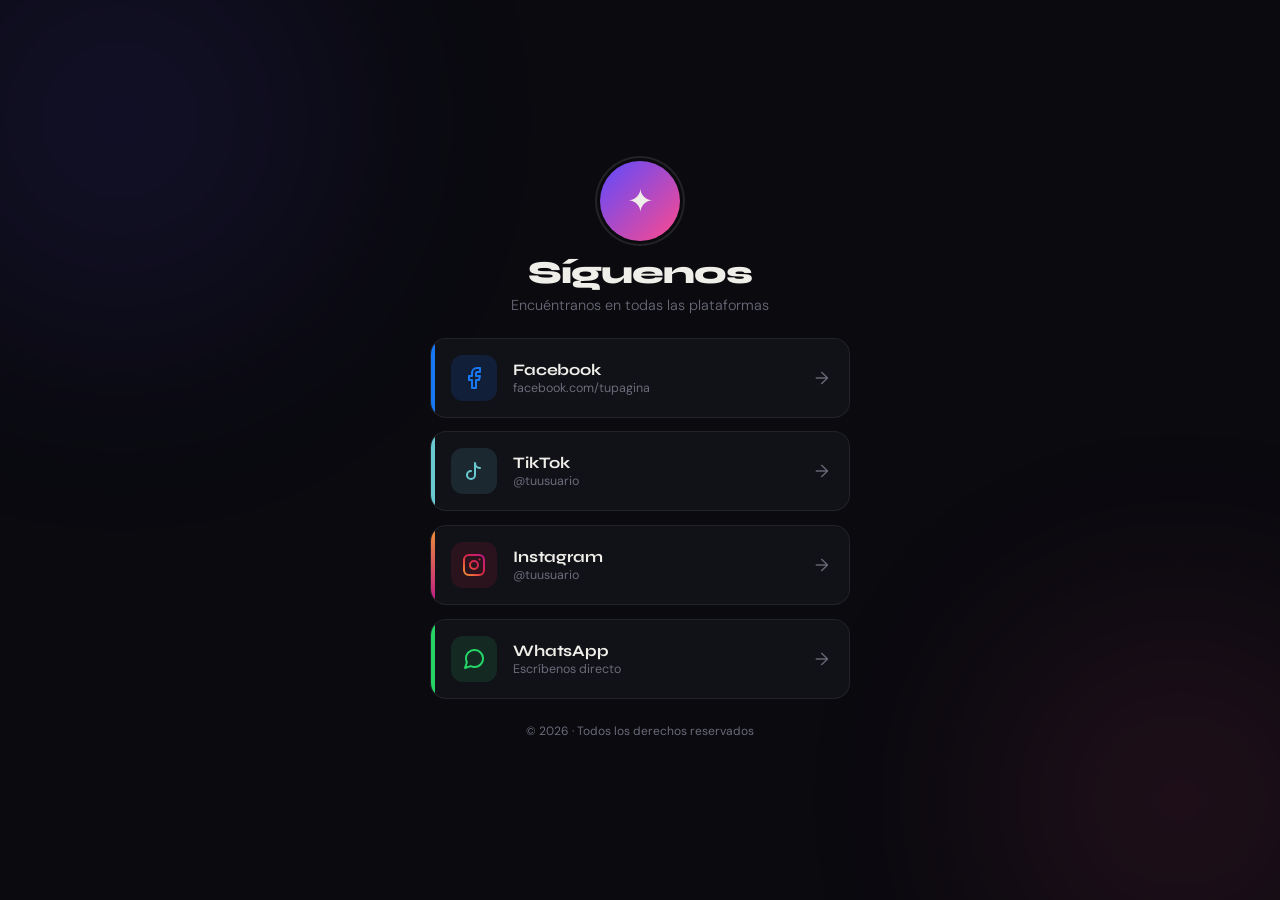
==== index.htm @ 785b0c14 "main" ====
<!DOCTYPE html>
<html lang="es">
<head>
  <meta charset="UTF-8" />
  <meta name="viewport" content="width=device-width, initial-scale=1.0"/>
  <title>Mis Redes Sociales</title>
  <link href="https://fonts.googleapis.com/css2?family=Syne:wght@700;800&family=DM+Sans:wght@300;400;500&display=swap" rel="stylesheet"/>
  <link rel="stylesheet" href="styles.css"/>
</head>
<body>

<div class="container">

  <div class="header">
    <div class="avatar">✦</div>
    <h1>Síguenos</h1>
    <p>Encuéntranos en todas las plataformas</p>
  </div>

  <div class="links">

    <a class="link-card fb" href="https://facebook.com" target="_blank" rel="noopener">
      <div class="icon-wrap">
        <svg viewBox="0 0 24 24" fill="none" xmlns="http://www.w3.org/2000/svg">
          <path d="M18 2h-3a5 5 0 0 0-5 5v3H7v4h3v8h4v-8h3l1-4h-4V7a1 1 0 0 1 1-1h3z" stroke="#1877F2" stroke-width="2" stroke-linecap="round" stroke-linejoin="round"/>
        </svg>
      </div>
      <div class="info">
        <div class="name">Facebook</div>
        <div class="handle">facebook.com/tupagina</div>
      </div>
      <span class="arrow">→</span>
    </a>

    <a class="link-card tt" href="https://tiktok.com" target="_blank" rel="noopener">
      <div class="icon-wrap">
        <svg viewBox="0 0 24 24" fill="none" xmlns="http://www.w3.org/2000/svg">
          <path d="M9 12a4 4 0 1 0 4 4V4a5 5 0 0 0 5 5" stroke="#69C9D0" stroke-width="2" stroke-linecap="round" stroke-linejoin="round"/>
        </svg>
      </div>
      <div class="info">
        <div class="name">TikTok</div>
        <div class="handle">@tuusuario</div>
      </div>
      <span class="arrow">→</span>
    </a>

    <a class="link-card ig" href="https://instagram.com" target="_blank" rel="noopener">
      <div class="icon-wrap">
        <svg viewBox="0 0 24 24" fill="none" xmlns="http://www.w3.org/2000/svg">
          <rect x="2" y="2" width="20" height="20" rx="5" ry="5" stroke="url(#ig-grad)" stroke-width="2"/>
          <circle cx="12" cy="12" r="4" stroke="url(#ig-grad)" stroke-width="2"/>
          <circle cx="17.5" cy="6.5" r="1" fill="#dc2743"/>
          <defs>
            <linearGradient id="ig-grad" x1="2" y1="22" x2="22" y2="2" gradientUnits="userSpaceOnUse">
              <stop stop-color="#f09433"/>
              <stop offset="0.5" stop-color="#dc2743"/>
              <stop offset="1" stop-color="#bc1888"/>
            </linearGradient>
          </defs>
        </svg>
      </div>
      <div class="info">
        <div class="name">Instagram</div>
        <div class="handle">@tuusuario</div>
      </div>
      <span class="arrow">→</span>
    </a>

    <a class="link-card wa" href="https://wa.me/1234567890" target="_blank" rel="noopener">
      <div class="icon-wrap">
        <svg viewBox="0 0 24 24" fill="none" xmlns="http://www.w3.org/2000/svg">
          <path d="M21 11.5a8.38 8.38 0 0 1-.9 3.8 8.5 8.5 0 0 1-7.6 4.7 8.38 8.38 0 0 1-3.8-.9L3 21l1.9-5.7a8.38 8.38 0 0 1-.9-3.8 8.5 8.5 0 0 1 4.7-7.6 8.38 8.38 0 0 1 3.8-.9h.5a8.48 8.48 0 0 1 8 8v.5z" stroke="#25D366" stroke-width="2" stroke-linecap="round" stroke-linejoin="round"/>
        </svg>
      </div>
      <div class="info">
        <div class="name">WhatsApp</div>
        <div class="handle">Escríbenos directo</div>
      </div>
      <span class="arrow">→</span>
    </a>

  </div>

  <p class="footer">© 2026 · Todos los derechos reservados</p>
</div>

<script src="script.js"></script>
</body>
</html>
---- styles.css ----
*, *::before, *::after { box-sizing: border-box; margin: 0; padding: 0; }

:root {
  --bg: #0a0a0f;
  --card: #111118;
  --border: rgba(255,255,255,0.07);
  --text: #f0eee8;
  --muted: #6b6b7a;
}

html, body { height: 100%; }

body {
  font-family: 'DM Sans', sans-serif;
  background: var(--bg);
  color: var(--text);
  display: flex;
  align-items: center;
  justify-content: center;
  min-height: 100vh;
  padding: 2rem 1rem;
  overflow-x: hidden;
}

body::before, body::after {
  content: '';
  position: fixed;
  border-radius: 50%;
  filter: blur(120px);
  opacity: 0.18;
  pointer-events: none;
  z-index: 0;
}
body::before {
  width: 600px; height: 600px;
  background: radial-gradient(circle, #5c4aff, transparent 70%);
  top: -180px; left: -180px;
}
body::after {
  width: 500px; height: 500px;
  background: radial-gradient(circle, #ff4a8d, transparent 70%);
  bottom: -150px; right: -150px;
}

.container {
  position: relative;
  z-index: 1;
  width: 100%;
  max-width: 420px;
  display: flex;
  flex-direction: column;
  align-items: center;
  gap: 1.5rem;
}

/* Header */
.header {
  text-align: center;
  animation: fadeUp 0.6s ease both;
}

.avatar {
  width: 80px; height: 80px;
  border-radius: 50%;
  background: linear-gradient(135deg, #5c4aff, #ff4a8d);
  display: flex; align-items: center; justify-content: center;
  font-size: 2rem;
  margin: 0 auto 1rem;
  box-shadow: 0 0 0 3px var(--bg), 0 0 0 5px rgba(255,255,255,0.1);
}

.header h1 {
  font-family: 'Syne', sans-serif;
  font-size: clamp(1.6rem, 5vw, 2rem);
  font-weight: 800;
  letter-spacing: -0.03em;
  line-height: 1;
}

.header p {
  margin-top: 0.4rem;
  font-size: 0.9rem;
  color: var(--muted);
  font-weight: 300;
}

/* Cards */
.links {
  width: 100%;
  display: flex;
  flex-direction: column;
  gap: 0.85rem;
}

.link-card {
  display: flex;
  align-items: center;
  gap: 1rem;
  padding: 1rem 1.25rem;
  border-radius: 16px;
  background: var(--card);
  border: 1px solid var(--border);
  text-decoration: none;
  color: var(--text);
  position: relative;
  overflow: hidden;
  transition: transform 0.22s cubic-bezier(.34,1.56,.64,1),
              box-shadow 0.22s ease,
              border-color 0.22s ease;
  animation: fadeUp 0.6s ease both;
}

.link-card:hover { transform: translateY(-3px) scale(1.015); }

.link-card::before {
  content: '';
  position: absolute;
  left: 0; top: 0; bottom: 0;
  width: 4px;
  border-radius: 4px 0 0 4px;
}

.link-card::after {
  content: '';
  position: absolute;
  inset: 0;
  background: linear-gradient(120deg, transparent 30%, rgba(255,255,255,0.04) 50%, transparent 70%);
  transform: translateX(-100%);
  transition: transform 0.5s ease;
}
.link-card:hover::after { transform: translateX(100%); }

/* Network colours */
.fb::before { background: #1877F2; }
.tt::before { background: #69C9D0; }
.ig::before { background: linear-gradient(to bottom, #f09433, #bc1888); }
.wa::before { background: #25D366; }

.fb:hover { box-shadow: 0 8px 32px rgba(24,119,242,0.25);  border-color: rgba(24,119,242,0.35); }
.tt:hover { box-shadow: 0 8px 32px rgba(105,201,208,0.22); border-color: rgba(105,201,208,0.3); }
.ig:hover { box-shadow: 0 8px 32px rgba(220,39,67,0.25);   border-color: rgba(220,39,67,0.35); }
.wa:hover { box-shadow: 0 8px 32px rgba(37,211,102,0.25);  border-color: rgba(37,211,102,0.35); }

/* Icons */
.icon-wrap {
  width: 46px; height: 46px;
  border-radius: 12px;
  display: flex; align-items: center; justify-content: center;
  flex-shrink: 0;
}
.fb .icon-wrap { background: rgba(24,119,242,0.15); }
.tt .icon-wrap { background: rgba(105,201,208,0.12); }
.ig .icon-wrap { background: rgba(220,39,67,0.12); }
.wa .icon-wrap { background: rgba(37,211,102,0.12); }

.icon-wrap svg {
  width: 24px; height: 24px;
  transition: transform 0.35s cubic-bezier(.34,1.56,.64,1);
}

.fb:hover .icon-wrap { animation: iconPulse 0.5s ease forwards; }
.tt:hover .icon-wrap { animation: iconPulse 0.5s ease forwards; }
.ig:hover .icon-wrap { animation: iconPulse 0.5s ease forwards; }
.wa:hover .icon-wrap { animation: iconPulse 0.5s ease forwards; }

.fb:hover .icon-wrap svg { transform: rotate(-10deg) scale(1.25); }
.tt:hover .icon-wrap svg { transform: rotate(12deg) scale(1.2); }
.ig:hover .icon-wrap svg { transform: scale(1.3) rotate(-6deg); }
.wa:hover .icon-wrap svg { transform: translateY(-4px) scale(1.2); }

.info { flex: 1; }
.info .name {
  font-family: 'Syne', sans-serif;
  font-weight: 700;
  font-size: 1rem;
  letter-spacing: -0.01em;
}
.info .handle {
  font-size: 0.78rem;
  color: var(--muted);
  margin-top: 1px;
}

.arrow {
  color: var(--muted);
  font-size: 1.1rem;
  transition: color 0.2s, transform 0.2s;
}
.link-card:hover .arrow { color: var(--text); transform: translateX(3px); }

/* Stagger */
.link-card:nth-child(1) { animation-delay: 0.15s; }
.link-card:nth-child(2) { animation-delay: 0.25s; }
.link-card:nth-child(3) { animation-delay: 0.35s; }
.link-card:nth-child(4) { animation-delay: 0.45s; }

/* Footer */
.footer {
  font-size: 0.75rem;
  color: var(--muted);
  animation: fadeUp 0.6s 0.55s ease both;
}

/* Partículas */
.particle {
  position: absolute;
  border-radius: 50%;
  pointer-events: none;
  opacity: 0;
  animation: floatUp 0.8s ease-out forwards;
}

/* Keyframes */
@keyframes iconPulse {
  0%   { transform: scale(1); }
  40%  { transform: scale(1.15); }
  70%  { transform: scale(0.95); }
  100% { transform: scale(1.05); }
}

@keyframes floatUp {
  0%   { opacity: 0.8; transform: translateY(0) scale(1); }
  100% { opacity: 0;   transform: translateY(-45px) scale(0.2); }
}

@keyframes ripple {
  to { transform: scale(2.5); opacity: 0; }
}

@keyframes fadeUp {
  from { opacity: 0; transform: translateY(18px); }
  to   { opacity: 1; transform: translateY(0); }
}

@media (max-width: 360px) {
  .link-card { padding: 0.85rem 1rem; }
  .icon-wrap  { width: 40px; height: 40px; border-radius: 10px; }
  .icon-wrap svg { width: 20px; height: 20px; }
}
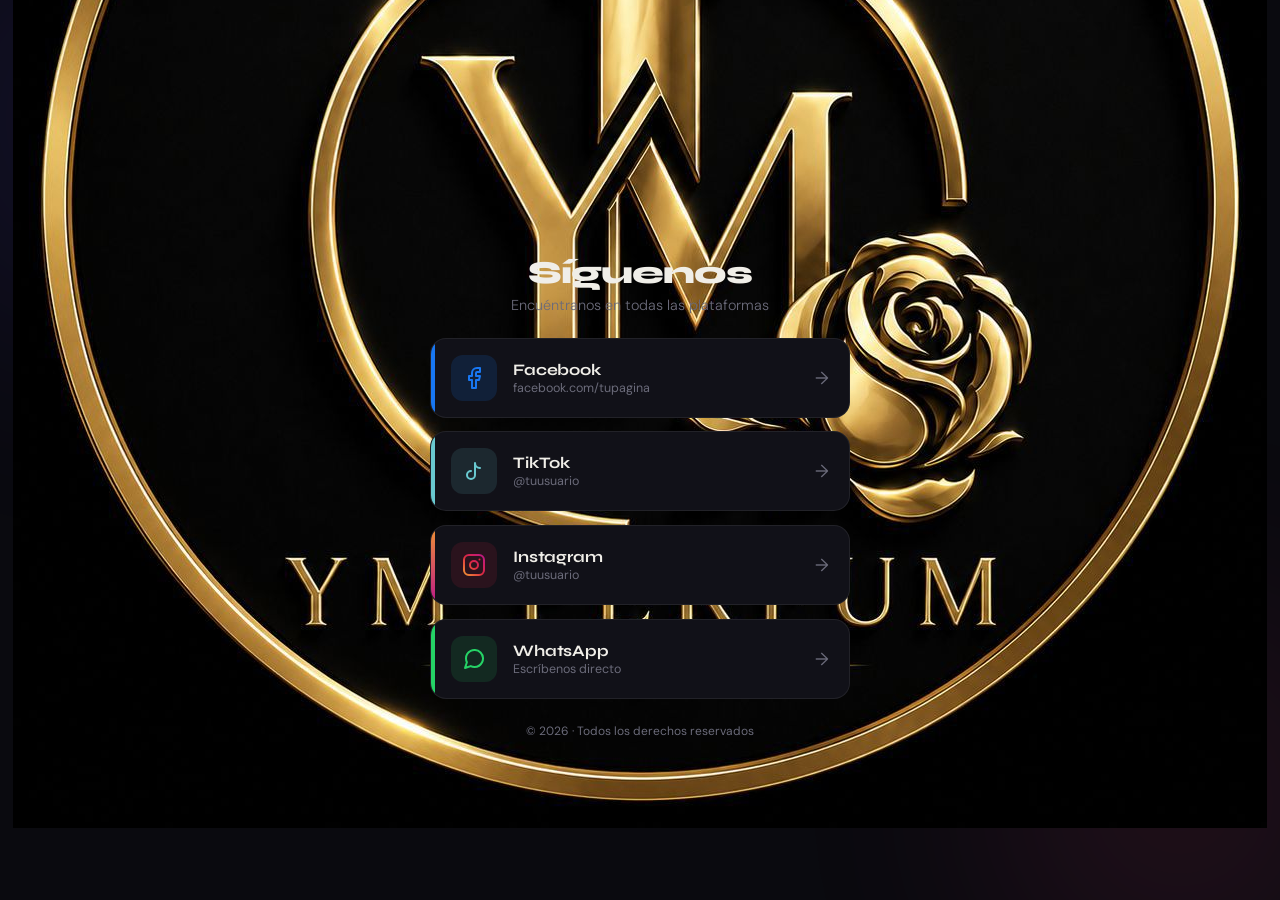
==== commit 3e100af9: "main" ====
--- a/index.htm
+++ b/index.htm
@@ -12,14 +12,14 @@
 <div class="container">
 
   <div class="header">
-    <div class="avatar">✦</div>
+    <div class="avatar"><img src="/logo.jpeg" alt=""></div>
     <h1>Síguenos</h1>
     <p>Encuéntranos en todas las plataformas</p>
   </div>
 
   <div class="links">
 
-    <a class="link-card fb" href="https://facebook.com" target="_blank" rel="noopener">
+    <a class="link-card fb" href="https://www.facebook.com/share/1LGXxk8zp4/" target="_blank" rel="noopener">
       <div class="icon-wrap">
         <svg viewBox="0 0 24 24" fill="none" xmlns="http://www.w3.org/2000/svg">
           <path d="M18 2h-3a5 5 0 0 0-5 5v3H7v4h3v8h4v-8h3l1-4h-4V7a1 1 0 0 1 1-1h3z" stroke="#1877F2" stroke-width="2" stroke-linecap="round" stroke-linejoin="round"/>
@@ -32,7 +32,7 @@
       <span class="arrow">→</span>
     </a>
 
-    <a class="link-card tt" href="https://tiktok.com" target="_blank" rel="noopener">
+    <a class="link-card tt" href="https://www.tiktok.com/@ym.perfum?_r=1&_t=ZS-96o0V1t37rh" target="_blank" rel="noopener">
       <div class="icon-wrap">
         <svg viewBox="0 0 24 24" fill="none" xmlns="http://www.w3.org/2000/svg">
           <path d="M9 12a4 4 0 1 0 4 4V4a5 5 0 0 0 5 5" stroke="#69C9D0" stroke-width="2" stroke-linecap="round" stroke-linejoin="round"/>
@@ -45,7 +45,7 @@
       <span class="arrow">→</span>
     </a>
 
-    <a class="link-card ig" href="https://instagram.com" target="_blank" rel="noopener">
+    <a class="link-card ig" href="https://www.instagram.com/ymperfum?igsh=dGJnbm0ydDlvbWtp" target="_blank" rel="noopener">
       <div class="icon-wrap">
         <svg viewBox="0 0 24 24" fill="none" xmlns="http://www.w3.org/2000/svg">
           <rect x="2" y="2" width="20" height="20" rx="5" ry="5" stroke="url(#ig-grad)" stroke-width="2"/>
@@ -67,7 +67,7 @@
       <span class="arrow">→</span>
     </a>
 
-    <a class="link-card wa" href="https://wa.me/1234567890" target="_blank" rel="noopener">
+    <a class="link-card wa" href="https://wa.link/1njkx0" target="_blank" rel="noopener">
       <div class="icon-wrap">
         <svg viewBox="0 0 24 24" fill="none" xmlns="http://www.w3.org/2000/svg">
           <path d="M21 11.5a8.38 8.38 0 0 1-.9 3.8 8.5 8.5 0 0 1-7.6 4.7 8.38 8.38 0 0 1-3.8-.9L3 21l1.9-5.7a8.38 8.38 0 0 1-.9-3.8 8.5 8.5 0 0 1 4.7-7.6 8.38 8.38 0 0 1 3.8-.9h.5a8.48 8.48 0 0 1 8 8v.5z" stroke="#25D366" stroke-width="2" stroke-linecap="round" stroke-linejoin="round"/>
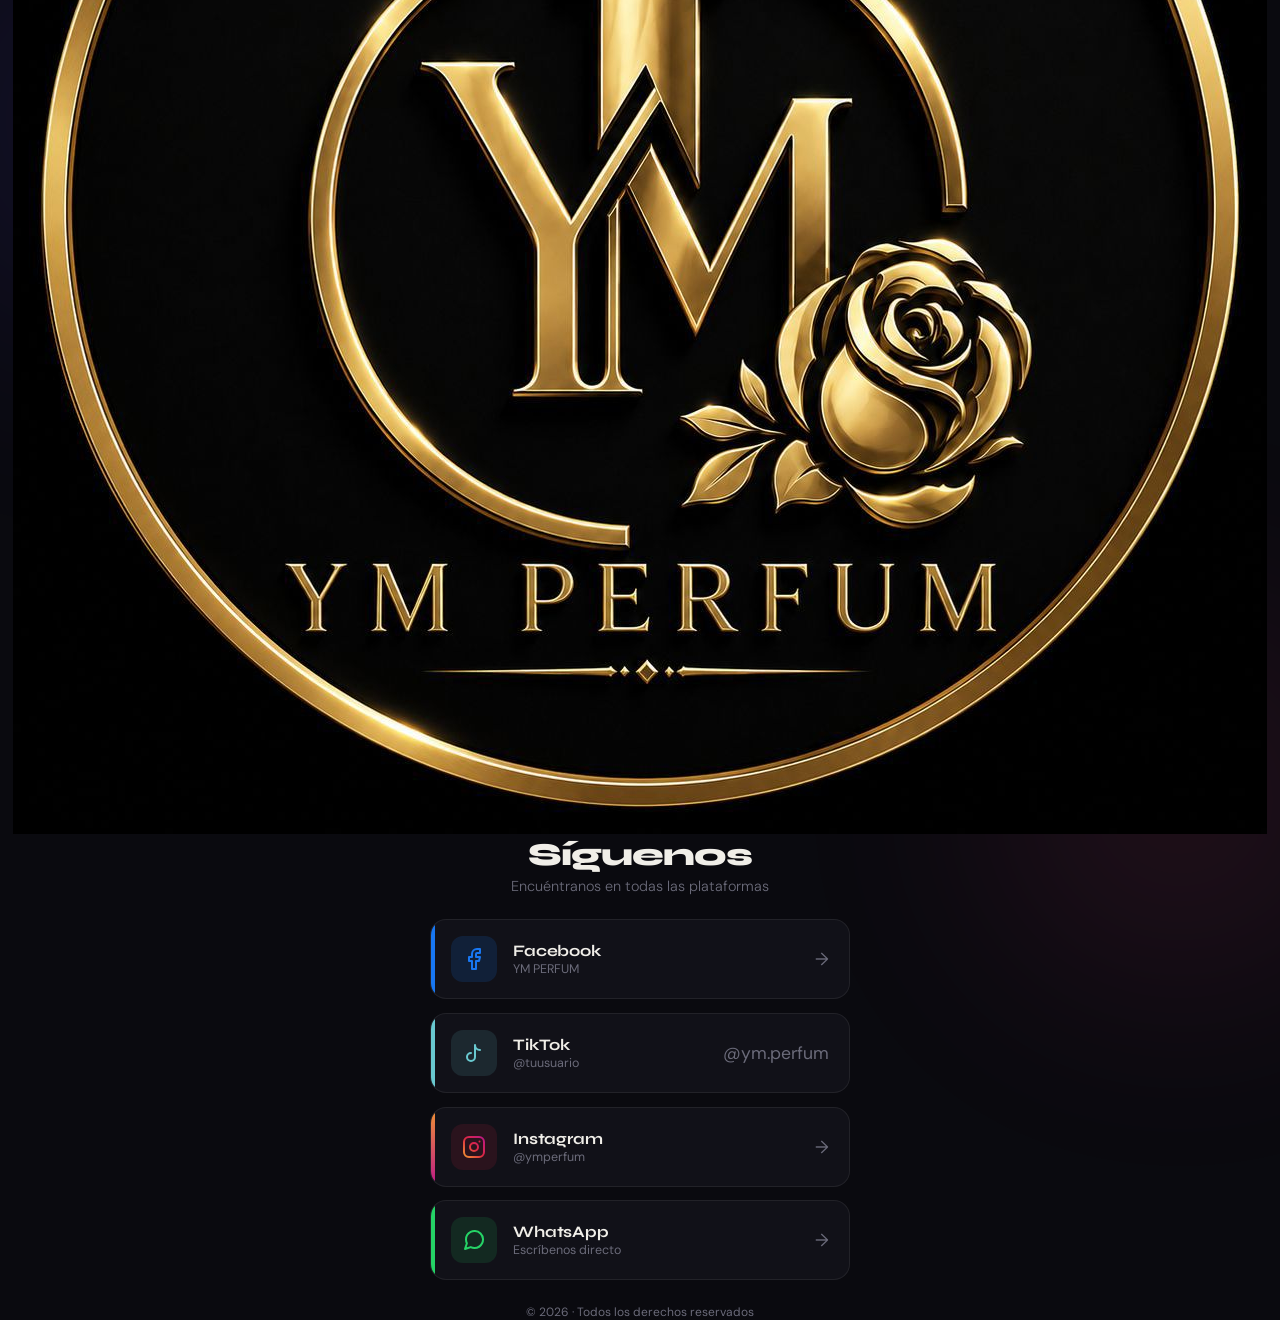
==== commit fbbdc5b8: "main" ====
--- a/index.htm
+++ b/index.htm
@@ -12,7 +12,7 @@
 <div class="container">
 
   <div class="header">
-    <div class="avatar"><img src="/logo.jpeg" alt=""></div>
+    <img src="/logo.jpeg" alt="">
     <h1>Síguenos</h1>
     <p>Encuéntranos en todas las plataformas</p>
   </div>
@@ -27,7 +27,7 @@
       </div>
       <div class="info">
         <div class="name">Facebook</div>
-        <div class="handle">facebook.com/tupagina</div>
+        <div class="handle">YM PERFUM</div>
       </div>
       <span class="arrow">→</span>
     </a>
@@ -42,7 +42,7 @@
         <div class="name">TikTok</div>
         <div class="handle">@tuusuario</div>
       </div>
-      <span class="arrow">→</span>
+      <span class="arrow">@ym.perfum</span
     </a>
 
     <a class="link-card ig" href="https://www.instagram.com/ymperfum?igsh=dGJnbm0ydDlvbWtp" target="_blank" rel="noopener">
@@ -62,7 +62,7 @@
       </div>
       <div class="info">
         <div class="name">Instagram</div>
-        <div class="handle">@tuusuario</div>
+        <div class="handle">@ymperfum</div>
       </div>
       <span class="arrow">→</span>
     </a>
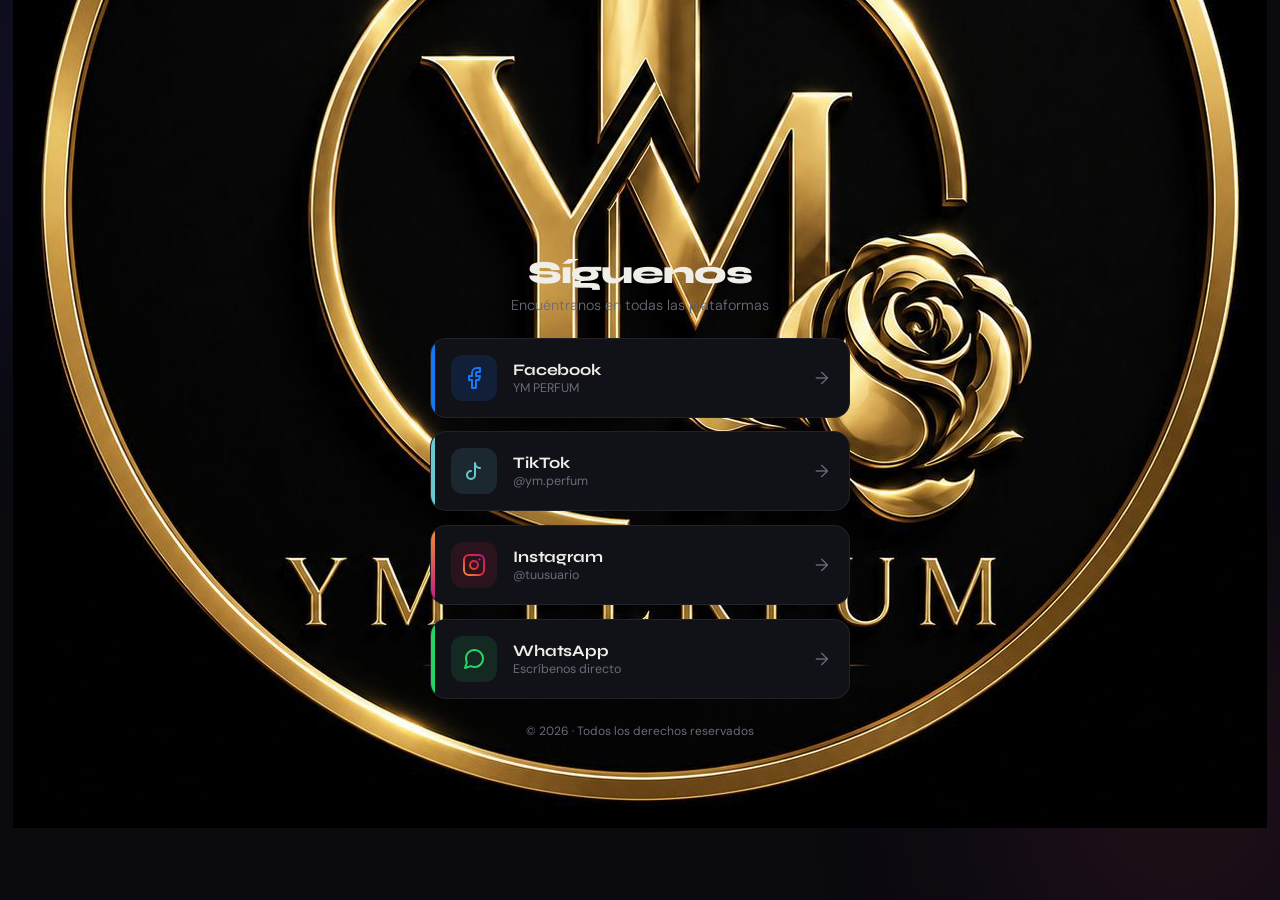
==== commit 20107f9c: "main" ====
--- a/index.htm
+++ b/index.htm
@@ -12,7 +12,7 @@
 <div class="container">
 
   <div class="header">
-    <img src="/logo.jpeg" alt="">
+    <div class="avatar"><img src="/logo.jpeg" alt=""></div>
     <h1>Síguenos</h1>
     <p>Encuéntranos en todas las plataformas</p>
   </div>
@@ -40,9 +40,9 @@
       </div>
       <div class="info">
         <div class="name">TikTok</div>
-        <div class="handle">@tuusuario</div>
+        <div class="handle">@ym.perfum</div>
       </div>
-      <span class="arrow">@ym.perfum</span
+      <span class="arrow">→</span>
     </a>
 
     <a class="link-card ig" href="https://www.instagram.com/ymperfum?igsh=dGJnbm0ydDlvbWtp" target="_blank" rel="noopener">
@@ -62,7 +62,7 @@
       </div>
       <div class="info">
         <div class="name">Instagram</div>
-        <div class="handle">@ymperfum</div>
+        <div class="handle">@tuusuario</div>
       </div>
       <span class="arrow">→</span>
     </a>
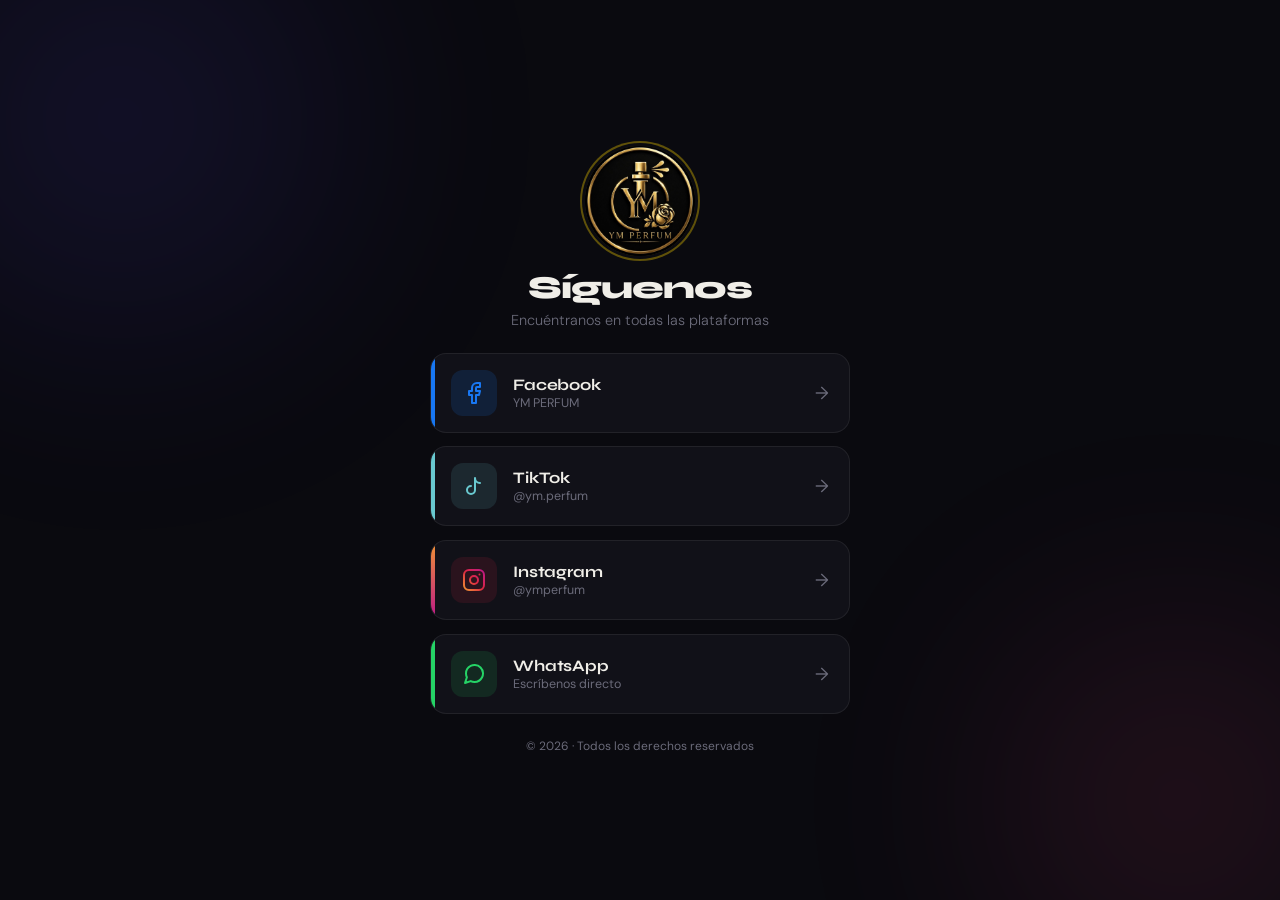
==== commit 115f1280: "main" ====
--- a/index.htm
+++ b/index.htm
@@ -3,7 +3,7 @@
 <head>
   <meta charset="UTF-8" />
   <meta name="viewport" content="width=device-width, initial-scale=1.0"/>
-  <title>Mis Redes Sociales</title>
+  <title>YM Perfum</title>
   <link href="https://fonts.googleapis.com/css2?family=Syne:wght@700;800&family=DM+Sans:wght@300;400;500&display=swap" rel="stylesheet"/>
   <link rel="stylesheet" href="styles.css"/>
 </head>
@@ -12,7 +12,7 @@
 <div class="container">
 
   <div class="header">
-    <div class="avatar"><img src="/logo.jpeg" alt=""></div>
+    <img class="logo" src="[data-uri]" alt="YM Perfum"/>
     <h1>Síguenos</h1>
     <p>Encuéntranos en todas las plataformas</p>
   </div>
@@ -62,7 +62,7 @@
       </div>
       <div class="info">
         <div class="name">Instagram</div>
-        <div class="handle">@tuusuario</div>
+        <div class="handle">@ymperfum</div>
       </div>
       <span class="arrow">→</span>
     </a>
--- a/styles.css
+++ b/styles.css
@@ -59,15 +59,16 @@
   animation: fadeUp 0.6s ease both;
 }
 
-.avatar {
-  width: 80px; height: 80px;
+.logo {
+  width: 110px;
+  height: 110px;
   border-radius: 50%;
-  background: linear-gradient(135deg, #5c4aff, #ff4a8d);
-  display: flex; align-items: center; justify-content: center;
-  font-size: 2rem;
+  object-fit: cover;
   margin: 0 auto 1rem;
-  box-shadow: 0 0 0 3px var(--bg), 0 0 0 5px rgba(255,255,255,0.1);
-}
+  display: block;
+  box-shadow: 0 0 0 3px var(--bg), 0 0 0 5px rgba(255,215,0,0.35);
+}
+
 
 .header h1 {
   font-family: 'Syne', sans-serif;
@@ -236,4 +237,4 @@
   .link-card { padding: 0.85rem 1rem; }
   .icon-wrap  { width: 40px; height: 40px; border-radius: 10px; }
   .icon-wrap svg { width: 20px; height: 20px; }
-}+}
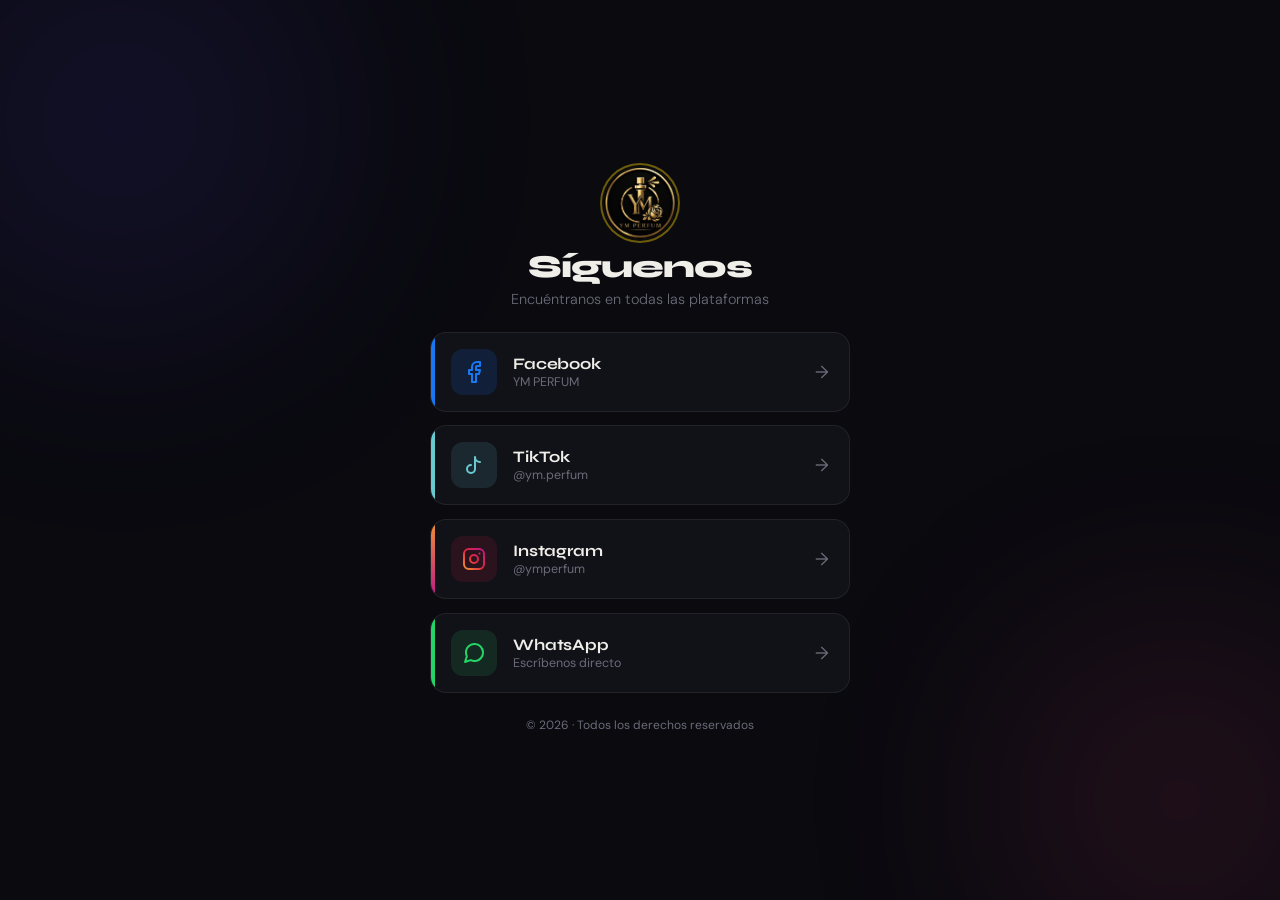
==== commit 68826e8c: "main" ====
--- a/index.htm
+++ b/index.htm
@@ -6,6 +6,7 @@
   <title>YM Perfum</title>
   <link href="https://fonts.googleapis.com/css2?family=Syne:wght@700;800&family=DM+Sans:wght@300;400;500&display=swap" rel="stylesheet"/>
   <link rel="stylesheet" href="styles.css"/>
+  <link rel="icon" type="image/jpeg" href="[data-uri]"/>
 </head>
 <body>
 
--- a/styles.css
+++ b/styles.css
@@ -60,13 +60,13 @@
 }
 
 .logo {
-  width: 110px;
-  height: 110px;
+  width: 72px;
+  height: 72px;
   border-radius: 50%;
   object-fit: cover;
-  margin: 0 auto 1rem;
+  margin: 0 auto 0.75rem;
   display: block;
-  box-shadow: 0 0 0 3px var(--bg), 0 0 0 5px rgba(255,215,0,0.35);
+  box-shadow: 0 0 0 2px var(--bg), 0 0 0 4px rgba(255,215,0,0.4);
 }
 
 
@@ -237,4 +237,4 @@
   .link-card { padding: 0.85rem 1rem; }
   .icon-wrap  { width: 40px; height: 40px; border-radius: 10px; }
   .icon-wrap svg { width: 20px; height: 20px; }
-}
+}
